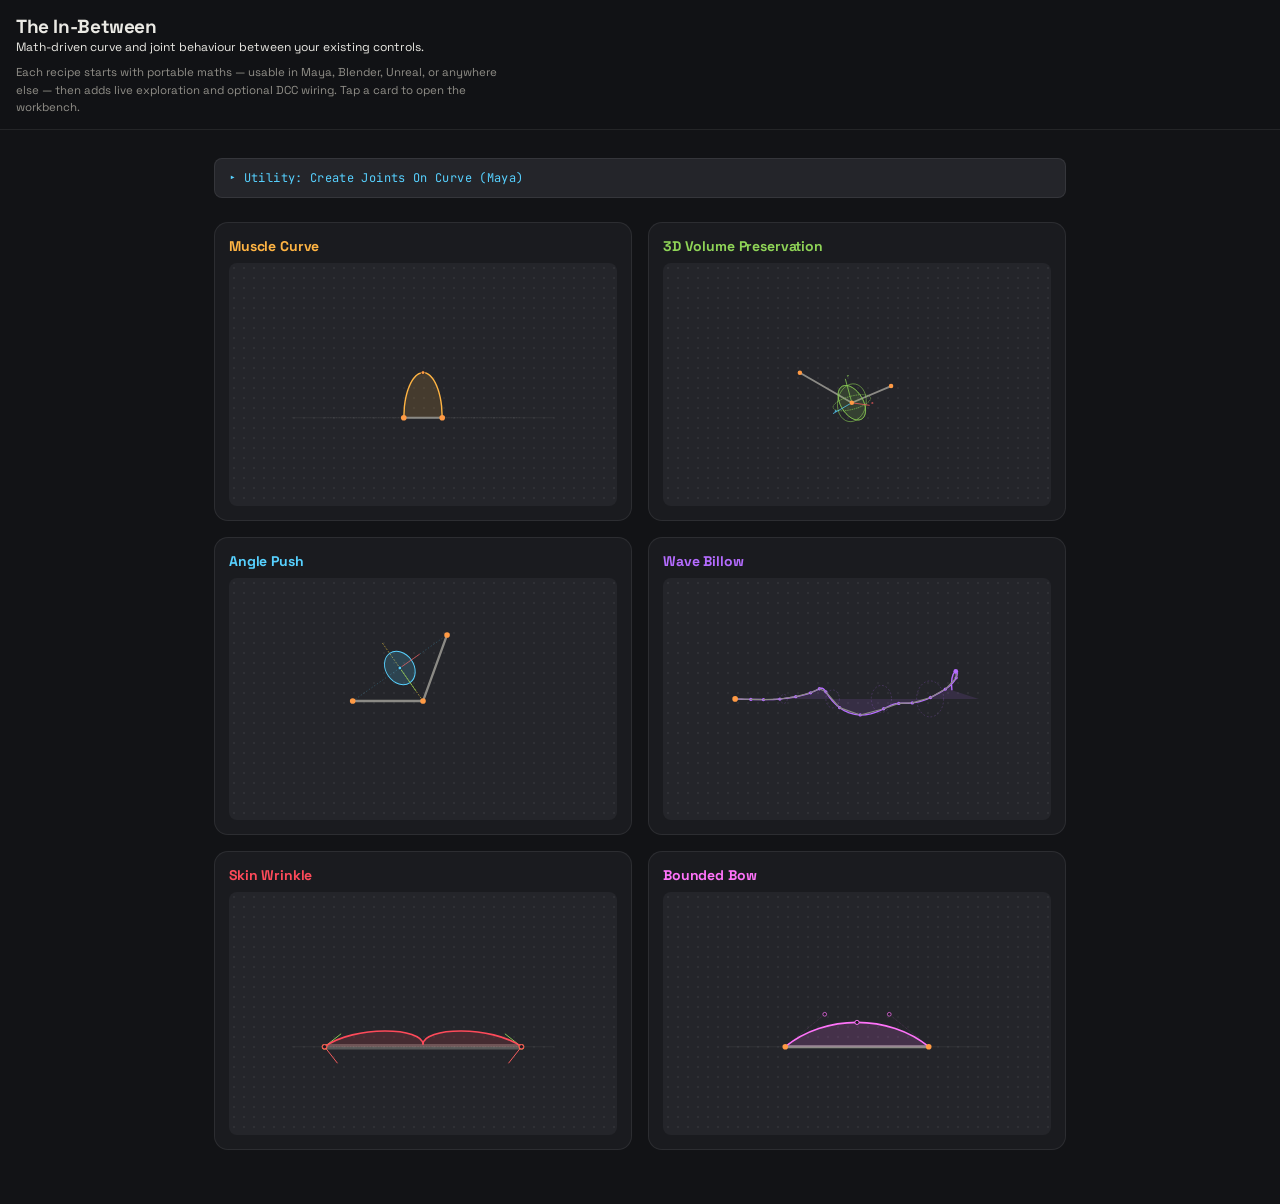
==== index.html @ d41b9461 "Initial commit: The In-Between rigging recipe site. Portable math-first demos with live exploration " ====
<!DOCTYPE html>
<html lang="en">
<head>
  <meta charset="UTF-8">
  <meta name="viewport" content="width=device-width, initial-scale=1.0, maximum-scale=1.0, user-scalable=no">
  <meta name="theme-color" content="#121316">
  <title>The In-Between: Rigging in-between things, with maths</title>
  <link rel="preconnect" href="https://fonts.googleapis.com">
  <link href="https://fonts.googleapis.com/css2?family=Space+Grotesk:wght@500;700&family=JetBrains+Mono:wght@400;500&display=swap" rel="stylesheet">
  <link rel="stylesheet" href="cards-common.css">
  <style>
    :root {
      --bg-viewport: #121316;
      --bg-panel: #1a1b1f;
      --bg-raise: #24252a;
      --text: #eae9e4;
      --text-dim: #918f89;
      --border: rgba(255,255,255,0.08);
      --joint: #ff9a44;
      --bone: #8b8a85;
      --muscle-curve: #ffb443;
      --vol-curve: #8fd457;
      --push-curve: #57d1ff;
      --cape-curve: #b56cff;
      --wrinkle-curve: #ff4a5a;
      --bow-curve: #ff73fa;
      --axis-x: #ff5f5f;
      --axis-y: #8fd457;
      --axis-z: #57d1ff;
      --chord: rgba(87,209,255,0.45);
      --bisector: #f5d142;
    }
    * { box-sizing: border-box; margin: 0; padding: 0; -webkit-tap-highlight-color: transparent; }
    body {
      background: var(--bg-viewport);
      color: var(--text);
      font-family: 'Space Grotesk', sans-serif;
      padding: 0 0 30px;
      overflow-x: hidden;
    }
    .mono { font-family: 'JetBrains Mono', monospace; }

    .app-header {
      position: sticky;
      top: 0;
      z-index: 50;
      background: rgba(18, 19, 22, 0.9);
      backdrop-filter: blur(12px);
      -webkit-backdrop-filter: blur(12px);
      border-bottom: 1px solid var(--border);
      padding: 14px 16px 12px;
    }
    .hero-title { font-size: 19px; font-weight: 700; letter-spacing: -0.02em; }
    .hero-sub { font-size: 12px; color: var(--text); line-height: 1.4; }
    .hero-intro {
      font-size: 11.5px;
      color: var(--text-dim);
      line-height: 1.55;
      margin-top: 8px;
      max-width: 42em;
    }

    .grid-container {
      display: grid;
      grid-template-columns: repeat(2, 1fr);
      gap: 10px;
      padding: 12px;
      max-width: 900px;
      margin: 0 auto;
    }

    .grid-card {
      background: var(--bg-panel);
      border: 1px solid var(--border);
      border-radius: 14px;
      padding: 10px;
      cursor: pointer;
      position: relative;
      overflow: hidden;
      display: flex;
      flex-direction: column;
      justify-content: space-between;
      transition: transform 0.15s ease, border-color 0.15s ease;
    }
    .grid-card:active {
      transform: scale(0.97);
      border-color: rgba(255,255,255,0.25);
    }

    .card-head {
      display: flex;
      justify-content: space-between;
      align-items: center;
      margin-bottom: 8px;
    }
    .card-title {
      font-size: 12.5px;
      font-weight: 700;
      letter-spacing: -0.01em;
    }
    
    .card-stage {
      background: radial-gradient(circle, rgba(255,255,255,0.05) 1px, transparent 1px) 0 0/10px 10px, var(--bg-raise);
      border-radius: 8px;
      padding: 4px;
      display: flex;
      align-items: center;
      justify-content: center;
      aspect-ratio: 16 / 10;
      overflow: hidden;
    }
    .card-stage svg { width: 100%; height: 100%; display: block; }

    .card-0 { --accent: var(--muscle-curve); }
    .card-1 { --accent: var(--vol-curve); }
    .card-2 { --accent: var(--push-curve); }
    .card-3 { --accent: var(--cape-curve); }
    .card-4 { --accent: var(--wrinkle-curve); }
    .card-5 { --accent: var(--bow-curve); }
    
    .card-0 .card-title { color: var(--muscle-curve); }
    .card-1 .card-title { color: var(--vol-curve); }
    .card-2 .card-title { color: var(--push-curve); }
    .card-3 .card-title { color: var(--cape-curve); }
    .card-4 .card-title { color: var(--wrinkle-curve); }
    .card-5 .card-title { color: var(--bow-curve); }

    .modal-overlay {
      position: fixed;
      inset: 0;
      background: rgba(0, 0, 0, 0.75);
      backdrop-filter: blur(10px);
      -webkit-backdrop-filter: blur(10px);
      z-index: 100;
      display: none;
      opacity: 0;
      transition: opacity 0.2s ease;
      justify-content: center;
      align-items: flex-end;
    }
    .modal-overlay.active { display: flex; opacity: 1; }

    .modal-sheet {
      background: var(--bg-panel);
      width: 100%;
      max-width: 640px;
      height: 90vh;
      border-top-left-radius: 20px;
      border-top-right-radius: 20px;
      border: 1px solid var(--border);
      display: flex;
      flex-direction: column;
      overflow: hidden;
      box-shadow: 0 -10px 40px rgba(0,0,0,0.6);
      transform: translateY(100%);
      transition: transform 0.25s cubic-bezier(0.2, 0.9, 0.3, 1);
    }
    .modal-overlay.active .modal-sheet { transform: translateY(0); }

    .sheet-header {
      padding: 12px 18px;
      border-bottom: 1px solid var(--border);
      display: flex;
      justify-content: space-between;
      align-items: center;
      background: var(--bg-panel);
      flex-shrink: 0;
    }
    .sheet-title { font-size: 16px; font-weight: 700; color: var(--modal-accent, var(--text)); }
    
    .btn-close {
      background: var(--bg-raise);
      border: 1px solid var(--border);
      color: var(--text-dim);
      width: 32px;
      height: 32px;
      border-radius: 50%;
      cursor: pointer;
      display: flex;
      align-items: center;
      justify-content: center;
      font-size: 16px;
      font-weight: 700;
      transition: color 0.15s ease, background 0.15s ease;
    }
    .btn-close:hover { color: var(--text); background: rgba(255,255,255,0.1); }

    .sheet-stage-container {
      background: radial-gradient(circle, rgba(255,255,255,0.05) 1px, transparent 1px) 0 0/14px 14px, var(--bg-raise);
      padding: 12px;
      border-bottom: 1px solid var(--border);
      flex-shrink: 0;
      background-clip: padding-box;
    }
    .sheet-stage-container svg { width: 100%; height: auto; display: block; max-height: 32vh; }

    .sheet-body {
      padding: 14px 16px 40px;
      overflow-y: auto;
      -webkit-overflow-scrolling: touch;
      flex-grow: 1;
      display: flex;
      flex-direction: column;
      gap: 12px;
    }

    .readout {
      margin-top: 4px;
      display: grid;
      gap: 4px 12px;
      background: rgba(0,0,0,0.4);
      padding: 8px 12px;
      border-radius: 8px;
      font-family: 'JetBrains Mono', monospace;
      font-size: 11.5px;
      font-variant-numeric: tabular-nums;
      border-left: 3px solid var(--modal-accent, #57d1ff);
    }
    .controls { display: flex; flex-direction: column; gap: 10px; }
    .slider-card {
      background: var(--bg-raise);
      border: 1px solid var(--border);
      border-radius: 10px;
      padding: 9px 12px;
    }
    .slider-head { display: flex; justify-content: space-between; align-items: center; margin-bottom: 6px; }
    .slider-head label { font-size: 12.5px; color: var(--text); font-weight: 500; }
    .slider-val { font-size: 11.5px; font-family: 'JetBrains Mono', monospace; color: var(--modal-accent, #57d1ff); }

    input[type=range] {
      width: 100%;
      -webkit-appearance: none;
      height: 6px;
      background: rgba(255,255,255,0.1);
      border-radius: 3px;
      outline: none;
    }
    input[type=range]::-webkit-slider-thumb {
      -webkit-appearance: none;
      width: 22px;
      height: 22px;
      border-radius: 50%;
      cursor: pointer;
      background: var(--modal-accent, #57d1ff);
      box-shadow: 0 2px 6px rgba(0,0,0,0.4);
    }

    .dual-range-container {
      position: relative;
      height: 24px;
      display: flex;
      align-items: center;
    }
    .dual-range-container input[type=range] {
      position: absolute;
      width: 100%;
      background: none;
      pointer-events: none;
    }
    .dual-range-container input[type=range]::-webkit-slider-thumb {
      pointer-events: auto;
      position: relative;
      z-index: 3;
    }
    .range-track-bg {
      position: absolute;
      width: 100%;
      height: 6px;
      background: rgba(255,255,255,0.1);
      border-radius: 3px;
      z-index: 1;
    }
    .range-track-fill {
      position: absolute;
      height: 6px;
      background: var(--modal-accent, #8fd457);
      border-radius: 3px;
      z-index: 2;
    }

    select.rig-select {
      width: 100%;
      background: var(--bg-raise);
      border: 1px solid var(--border);
      border-radius: 8px;
      color: var(--text);
      font-family: 'Space Grotesk', sans-serif;
      font-size: 13px;
      padding: 8px 10px;
      outline: none;
    }

    .segmented-group {
      display: flex;
      background: var(--bg-viewport);
      border: 1px solid var(--border);
      border-radius: 8px;
      padding: 2px;
      gap: 2px;
      margin-top: 4px;
    }
    .segmented-btn {
      flex: 1;
      background: transparent;
      border: none;
      color: var(--text-dim);
      font-family: 'Space Grotesk', sans-serif;
      font-size: 11.5px;
      font-weight: 500;
      padding: 7px 4px;
      border-radius: 6px;
      cursor: pointer;
      text-align: center;
      transition: all 0.2s cubic-bezier(0.4, 0, 0.2, 1);
    }
    .segmented-btn.active {
      background: var(--bg-raise);
      color: var(--text);
      font-weight: 700;
      box-shadow: 0 1px 3px rgba(0,0,0,0.3);
      color: var(--modal-accent, #57d1ff);
    }

    .toggle-row {
      display: flex;
      align-items: center;
      gap: 10px;
      font-size: 12.5px;
      color: var(--text-dim);
      padding: 2px 2px;
      cursor: pointer;
    }
    .toggle-row input { width: 16px; height: 16px; accent-color: var(--modal-accent, #57d1ff); }

    .axis-title {
      font-family: 'JetBrains Mono', monospace;
      font-size: 10.5px;
      letter-spacing: 0.08em;
      text-transform: uppercase;
      margin-top: 4px;
      color: var(--modal-accent, #57d1ff);
    }

    .recipe-card {
      background: var(--bg-raise);
      border: 1px solid var(--border);
      border-radius: 10px;
      padding: 12px 14px;
      display: flex;
      flex-direction: column;
      gap: 10px;
    }
    .recipe-one-liner {
      font-size: 12.5px;
      line-height: 1.45;
      color: var(--text);
    }
    .recipe-io {
      display: grid;
      gap: 6px;
      font-size: 11.5px;
    }
    .recipe-io-row {
      display: grid;
      grid-template-columns: 4.5em 1fr;
      gap: 8px;
      align-items: baseline;
    }
    .recipe-io-row dt {
      font-family: 'JetBrains Mono', monospace;
      font-size: 10px;
      letter-spacing: 0.06em;
      text-transform: uppercase;
      color: var(--modal-accent, #57d1ff);
    }
    .recipe-io-row dd {
      color: var(--text-dim);
      line-height: 1.4;
      margin: 0;
    }
    .recipe-intuition {
      font-size: 11.5px;
      line-height: 1.5;
      color: var(--text-dim);
      padding-top: 2px;
      border-top: 1px solid var(--border);
      margin: 0;
    }
    .recipe-core { margin-top: 0; }
    .recipe-core summary { color: var(--text); font-weight: 500; }

    .formula-box {
      background: var(--bg-raise);
      border: 1px solid var(--border);
      border-radius: 8px;
      padding: 2px 14px;
      margin-top: 4px;
    }
    .formula-box summary {
      cursor: pointer;
      list-style: none;
      padding: 9px 0;
      font-size: 12px;
      font-family: 'JetBrains Mono', monospace;
      letter-spacing: 0.03em;
      user-select: none;
      color: var(--modal-accent, #57d1ff);
    }
    .formula-box summary::-webkit-details-marker { display: none; }
    .formula-box summary::before { content: "▸ "; }
    .formula-box[open] summary::before { content: "▾ "; }
    .formula-body {
      padding: 0 0 12px;
      border-top: 1px solid var(--border);
      margin-top: -1px;
    }
    .formula-body pre {
      font-size: 11px;
      line-height: 1.6;
      color: var(--mono);
      white-space: pre;
      overflow-x: auto;
      padding-top: 10px;
    }
    .script-wrapper {
      max-width: 900px;
      margin: 0 auto;
      padding: 12px 12px 0; /* Matches grid-container's 12px mobile padding */
    }
    @media (min-width: 680px) {
      .grid-container { gap: 16px; padding: 24px; }
      .grid-card { padding: 14px; }
      .card-title { font-size: 14px; }
      .modal-sheet { border-radius: 20px; height: 85vh; }
      .modal-overlay { align-items: center; }
      .script-wrapper { 
        padding: 24px 24px 0; /* Matches grid-container's 24px desktop padding */
      }
    }
  </style>
</head>
<body>

  <header class="app-header">
    <h1 class="hero-title">The In-Between</h1>
    <p class="hero-sub">Math-driven curve and joint behaviour between your existing controls.</p>
    <p class="hero-intro">Each recipe starts with portable maths — usable in Maya, Blender, Unreal, or anywhere else — then adds live exploration and optional DCC wiring. Tap a card to open the workbench.</p>
  </header>

  <div class="script-wrapper">
    <details class="formula-box">
      <summary>Utility: Create Joints On Curve (Maya)</summary>
      <div class="formula-body mono code-block-wrapper">
        <button class="copy-btn" id="globalCopyBtn" aria-label="Copy Maya script to clipboard">Copy</button>
    <pre id="globalMayaScript">import maya.cmds as cmds

def create_evenly_spaced_joints(name="curve_jnt", num_joints=5, front_axis='x', up_axis='y'):
    sel = cmds.ls(sl=True)
    if not sel:
        cmds.warning("Please select a valid curve.")
        return
        
    crv = sel[0]
    shapes = cmds.listRelatives(crv, shapes=True)
    if not shapes or cmds.nodeType(shapes[0]) != 'nurbsCurve':
        cmds.warning("Selected object is not a valid NURBS curve.")
        return
        
    if num_joints < 1:
        cmds.warning("Number of joints must be at least 1.")
        return

    cmds.undoInfo(openChunk=True)
    
    jnt_group = cmds.group(empty=True, name=f"{name}_GRP")
    created_joints = []
    
    try:
        # Check if the curve is physically closed (1=Closed, 2=Periodic)
        form = cmds.getAttr(f"{shapes[0]}.form")
        is_closed = (form > 0)

        for i in range(num_joints):
            cmds.select(clear=True)
            jnt = cmds.joint(name=f"{name}_{i:02d}")
            cmds.parent(jnt, jnt_group)
            created_joints.append(jnt)
            
            m_path = cmds.pathAnimation(
                jnt, 
                curve=crv, 
                fractionMode=True, 
                follow=True,
                followAxis=front_axis,
                upAxis=up_axis
            )
            
            cmds.cutKey(m_path, time=(None, None), attribute='uValue')
            
            # Adjust distribution based on whether the curve connects back to the start
            if is_closed:
                u_val = i / float(num_joints)
            else:
                u_val = 0.0 if num_joints == 1 else i / float(num_joints - 1)
                
            cmds.setAttr(f"{m_path}.uValue", u_val)
                
    except Exception as e:
        cmds.warning(f"Error generating joints: {e}")
    finally:
        cmds.undoInfo(closeChunk=True)
        
    return created_joints

# Example usage
if __name__ == "__main__":
    create_evenly_spaced_joints(name="my_curve_joint", num_joints=10, front_axis='x', up_axis='y')</pre>
      </div>
    </details>
  </div>

  <!-- Dynamic 2-Column Grid Container -->
  <main class="grid-container" id="gridContainer"></main>

  <!-- Expand Modal / Workbench -->
  <div class="modal-overlay" id="modalOverlay" onclick="handleOverlayClick(event)">
    <div class="modal-sheet" id="modalSheet">
      <div class="sheet-header">
        <span class="sheet-title" id="modalTitle">Rig Inspector</span>
        <button class="btn-close" onclick="closeModal()">×</button>
      </div>
      <div class="sheet-stage-container" id="modalStageHost"></div>
      <div class="sheet-body" id="modalControlsHost"></div>
    </div>
  </div>

  <!-- OFF-SCREEN MASTER DOM STORES -->
  <div id="domStore" style="display:none;"></div>

  <script src="cards-common.js"></script>
  <script>
    function round(v,n){return Number(v.toFixed(n));}
    let currentModalIdx = null;

    const cardsManifest = [
      { id: 0, title: "Muscle Curve", file: "Cards/Muscle_Curve.html" },
      { id: 1, title: "3D Volume Preservation", file: "Cards/3D_Volume.html" },
      { id: 2, title: "Angle Push", file: "Cards/Angle_Push.html" },
      { id: 3, title: "Wave Billow", file: "Cards/Wave_Billow.html" },
      { id: 4, title: "Skin Wrinkle", file: "Cards/Skin_Wrinkle.html" },
      { id: 5, title: "Bounded Bow", file: "Cards/Bounded_Bow.html" }
    ];

    async function initDashboard() {
      const gridContainer = document.getElementById('gridContainer');
      const domStore = document.getElementById('domStore');

      for (let i = 0; i < cardsManifest.length; i++) {
        const item = cardsManifest[i];
        
        // Build card skeleton on grid immediately
        const card = document.createElement('div');
        card.className = `grid-card card-${i}`;
        card.onclick = () => openModal(i);
        card.innerHTML = `
          <div class="card-head"><span class="card-title">${item.title}</span></div>
          <div class="card-stage" id="thumb-stage-${i}"></div>
        `;
        gridContainer.appendChild(card);

        try {
          const res = await fetch(item.file);
          const htmlText = await res.text();
          const parser = new DOMParser();
          const doc = parser.parseFromString(htmlText, 'text/html');

          const stageContent = doc.querySelector('.card-stage-content');
          const controlsContent = doc.querySelector('.card-controls-content');

          if (stageContent && controlsContent) {
            stageContent.id = `master-rig-${i}`;
            controlsContent.id = `master-ctrl-${i}`;
            
            domStore.appendChild(stageContent);
            domStore.appendChild(controlsContent);

            document.getElementById(`thumb-stage-${i}`).appendChild(stageContent);

            // Execute scripts associated with this card
            controlsContent.querySelectorAll('script').forEach(script => {
              const newScript = document.createElement('script');
              newScript.text = script.textContent;
              document.body.appendChild(newScript);
            });
          }
        } catch (e) {
          console.warn(`CORS restriction or missing file for ${item.file}. Run via local server or check paths.`);
        }
      }
    }

    function openModal(idx) {
      currentModalIdx = idx;
      const overlay = document.getElementById('modalOverlay');
      const sheet = document.getElementById('modalSheet');
      const title = document.getElementById('modalTitle');
      const stageHost = document.getElementById('modalStageHost');
      const ctrlHost = document.getElementById('modalControlsHost');

      title.textContent = cardsManifest[idx].title;
      
      const accentVars = ['var(--muscle-curve)', 'var(--vol-curve)', 'var(--push-curve)', 'var(--cape-curve)', 'var(--wrinkle-curve)', 'var(--bow-curve)'];
      sheet.style.setProperty('--modal-accent', accentVars[idx]);

      stageHost.innerHTML = '';
      ctrlHost.innerHTML = '';
      
      const stageNode = document.getElementById(`master-rig-${idx}`);
      const ctrlNode = document.getElementById(`master-ctrl-${idx}`);
      
      if(stageNode) stageHost.appendChild(stageNode);
      if(ctrlNode) ctrlHost.appendChild(ctrlNode);

      overlay.classList.add('active');
    }

    function closeModal() {
      if (currentModalIdx === null) return;
      const overlay = document.getElementById('modalOverlay');
      const idx = currentModalIdx;

      const stageNode = document.getElementById(`master-rig-${idx}`);
      const ctrlNode = document.getElementById(`master-ctrl-${idx}`);
      const thumb = document.getElementById(`thumb-stage-${idx}`);
      
      if(thumb && stageNode) thumb.appendChild(stageNode);
      if(ctrlNode) document.getElementById('domStore').appendChild(ctrlNode);

      overlay.classList.remove('active');
      currentModalIdx = null;
    }

    function handleOverlayClick(e) {
      if (e.target.id === 'modalOverlay') closeModal();
    }

    document.addEventListener('keydown', (e) => {
      if (e.key === 'Escape' && currentModalIdx !== null) closeModal();
    });

    function setupGlobalCopyButton() {
      CardCommon.setupCopyButton(
        document.getElementById('globalCopyBtn'),
        document.getElementById('globalMayaScript')
      );
    }

    // Ensure it runs when the page loads
    window.addEventListener('DOMContentLoaded', setupGlobalCopyButton);
    window.addEventListener('DOMContentLoaded', initDashboard);
  </script>
</body>
</html>
---- cards-common.css ----
/* Shared card styles — copy blocks, node graphs */

.code-block-wrapper {
  position: relative;
}

.copy-btn {
  position: absolute;
  top: 8px;
  right: 8px;
  background: rgba(255, 255, 255, 0.1);
  border: 1px solid rgba(255, 255, 255, 0.2);
  border-radius: 4px;
  color: #b0b0b0;
  padding: 4px 10px;
  font-size: 11px;
  cursor: pointer;
  font-family: 'Space Grotesk', sans-serif;
  transition: all 0.2s ease;
  z-index: 10;
}

.copy-btn:hover {
  background: rgba(255, 255, 255, 0.2);
  color: #fff;
}

.copy-btn.copied {
  background: rgba(0, 200, 100, 0.3);
  border-color: rgba(0, 200, 100, 0.5);
  color: #8f8;
}

/* Node graph — base */
.m-graph-view {
  position: relative;
  background: #2b2b2c;
  background-image:
    linear-gradient(rgba(255, 255, 255, 0.03) 1px, transparent 1px),
    linear-gradient(90deg, rgba(255, 255, 255, 0.03) 1px, transparent 1px);
  background-size: 20px 20px;
  border: 1px solid var(--border);
  border-radius: 8px;
  height: 240px;
  overflow-x: auto;
  overflow-y: hidden;
  margin-top: 8px;
  user-select: none;
}

.m-graph-view--tall {
  background: #1a1a1b;
  background-image:
    linear-gradient(rgba(255, 255, 255, 0.015) 1px, transparent 1px),
    linear-gradient(90deg, rgba(255, 255, 255, 0.015) 1px, transparent 1px);
  height: 340px;
  overflow: auto;
  box-shadow: inset 0 0 40px rgba(0, 0, 0, 0.3);
}

.m-graph-view--enhanced {
  background: #1a1a1b;
  background-image:
    linear-gradient(rgba(255, 255, 255, 0.015) 1px, transparent 1px),
    linear-gradient(90deg, rgba(255, 255, 255, 0.015) 1px, transparent 1px);
  height: 260px;
  overflow: auto;
  box-shadow: inset 0 0 40px rgba(0, 0, 0, 0.3);
}

.m-canvas {
  position: relative;
  width: 780px;
  height: 100%;
}

.m-graph-view--tall .m-canvas {
  width: 960px;
  min-height: 340px;
}

.m-graph-view--enhanced .m-canvas {
  min-height: 260px;
}

.m-svg-layer {
  position: absolute;
  inset: 0;
  width: 100%;
  height: 100%;
  pointer-events: none;
  z-index: 1;
}

.m-node {
  position: absolute;
  background: #333438;
  border: 1px solid #1a1a1c;
  border-radius: 5px;
  width: 120px;
  box-shadow: 0 4px 8px rgba(0, 0, 0, 0.3);
  font-size: 9.5px;
  font-family: 'Space Grotesk', sans-serif;
  z-index: 2;
}

.m-graph-view--tall .m-node,
.m-graph-view--enhanced .m-node {
  background: #2a2a2c;
  border-radius: 6px;
  min-width: 100px;
  width: auto;
  box-shadow: 0 4px 12px rgba(0, 0, 0, 0.4), 0 1px 2px rgba(0, 0, 0, 0.2);
  transition: box-shadow 0.2s ease;
}

.m-graph-view--tall .m-node:hover,
.m-graph-view--enhanced .m-node:hover {
  box-shadow: 0 6px 20px rgba(0, 0, 0, 0.5), 0 0 0 1px rgba(255, 255, 255, 0.05);
}

.m-header {
  background: #465568;
  padding: 4px 8px;
  border-radius: 4px 4px 0 0;
  font-weight: 700;
  text-align: center;
  color: #eae9e4;
  border-bottom: 1px solid #1a1a1c;
  letter-spacing: 0.02em;
}

.m-graph-view--tall .m-header,
.m-graph-view--enhanced .m-header {
  padding: 5px 10px;
  border-radius: 5px 5px 0 0;
  letter-spacing: 0.03em;
  font-size: 10px;
  text-shadow: 0 1px 2px rgba(0, 0, 0, 0.3);
}

.m-header.util { background: #685a46; }
.m-header.physics { background: #5a4a5a; }
.m-header.default { background: #3a4a5a; }
.m-header.wave { background: #4a3a6a; }
.m-header.boundary { background: #5a4a3a; }
.m-header.input { background: #3a5a4a; }
.m-header.output { background: #5a3a4a; }
.m-header.push { background: #4a5a6a; }
.m-graph-view--wide {
  height: 320px;
}

.m-graph-view--wide .m-canvas {
  width: 920px;
  min-height: 320px;
}

.m-header.volume { background: #3a5a3a; }


.m-body { padding: 4px 0; }

.m-row {
  display: flex;
  justify-content: space-between;
  position: relative;
  padding: 3px 8px;
  align-items: center;
  min-height: 22px;
}

.m-graph-view--tall .m-row,
.m-graph-view--enhanced .m-row {
  padding: 4px 10px;
}

.m-graph-view--tall .m-row:hover,
.m-graph-view--enhanced .m-row:hover {
  background: rgba(255, 255, 255, 0.03);
}

.m-label {
  color: #b0b0b0;
  font-size: 9px;
  padding-right: 4px;
}

.m-label.highlight-x { color: var(--axis-x); }
.m-label.highlight-y { color: var(--axis-y); }
.m-label.highlight-z { color: var(--axis-z); }

.m-port {
  width: 8px;
  height: 8px;
  border-radius: 50%;
  position: absolute;
  top: 50%;
  transform: translateY(-50%);
  background: #555;
  border: 1px solid #111;
  z-index: 2;
}

.m-graph-view--tall .m-port,
.m-graph-view--enhanced .m-port {
  width: 10px;
  height: 10px;
  border: 2px solid #1a1a1c;
  z-index: 3;
  transition: transform 0.15s ease, box-shadow 0.15s ease;
  cursor: pointer;
}

.m-graph-view--tall .m-port:hover,
.m-graph-view--enhanced .m-port:hover {
  transform: translateY(-50%) scale(1.3);
  box-shadow: 0 0 12px rgba(255, 255, 255, 0.2);
}

.m-port.in { left: -4px; }
.m-port.out { right: -4px; }

.m-graph-view--tall .m-port.in,
.m-graph-view--enhanced .m-port.in { left: -5px; }

.m-graph-view--tall .m-port.out,
.m-graph-view--enhanced .m-port.out { right: -5px; }

.m-port.float { background: var(--axis-y); }
.m-port.vec3 { background: var(--axis-z); }
.m-port.vec2 { background: var(--axis-z); }
.m-port.angle { background: #ffaa55; }
.m-port.rgb { background: var(--cape-curve); }
.m-port.wave { background: var(--cape-curve); box-shadow: 0 0 8px rgba(181, 108, 255, 0.2); }
.m-port.harmonic1 { background: #ff8844; box-shadow: 0 0 8px rgba(255, 136, 68, 0.3); }
.m-port.harmonic2 { background: #44ff88; box-shadow: 0 0 8px rgba(68, 255, 136, 0.3); }
.m-port.harmonic3 { background: #4488ff; box-shadow: 0 0 8px rgba(68, 136, 255, 0.3); }

.m-graph-view--tall .m-port.float,
.m-graph-view--enhanced .m-port.float {
  box-shadow: 0 0 8px rgba(0, 200, 100, 0.2);
}

.m-noodle {
  fill: none;
  stroke-width: 2.5;
  opacity: 0.7;
  filter: drop-shadow(0 0 3px rgba(0, 0, 0, 0.3));
  transition: opacity 0.2s ease;
}

.m-noodle-glow {
  fill: none;
  stroke-width: 6;
  opacity: 0.12;
}

.cp-label {
  font-size: 8px;
  fill: rgba(255, 255, 255, 0.6);
  font-family: monospace;
  pointer-events: none;
}
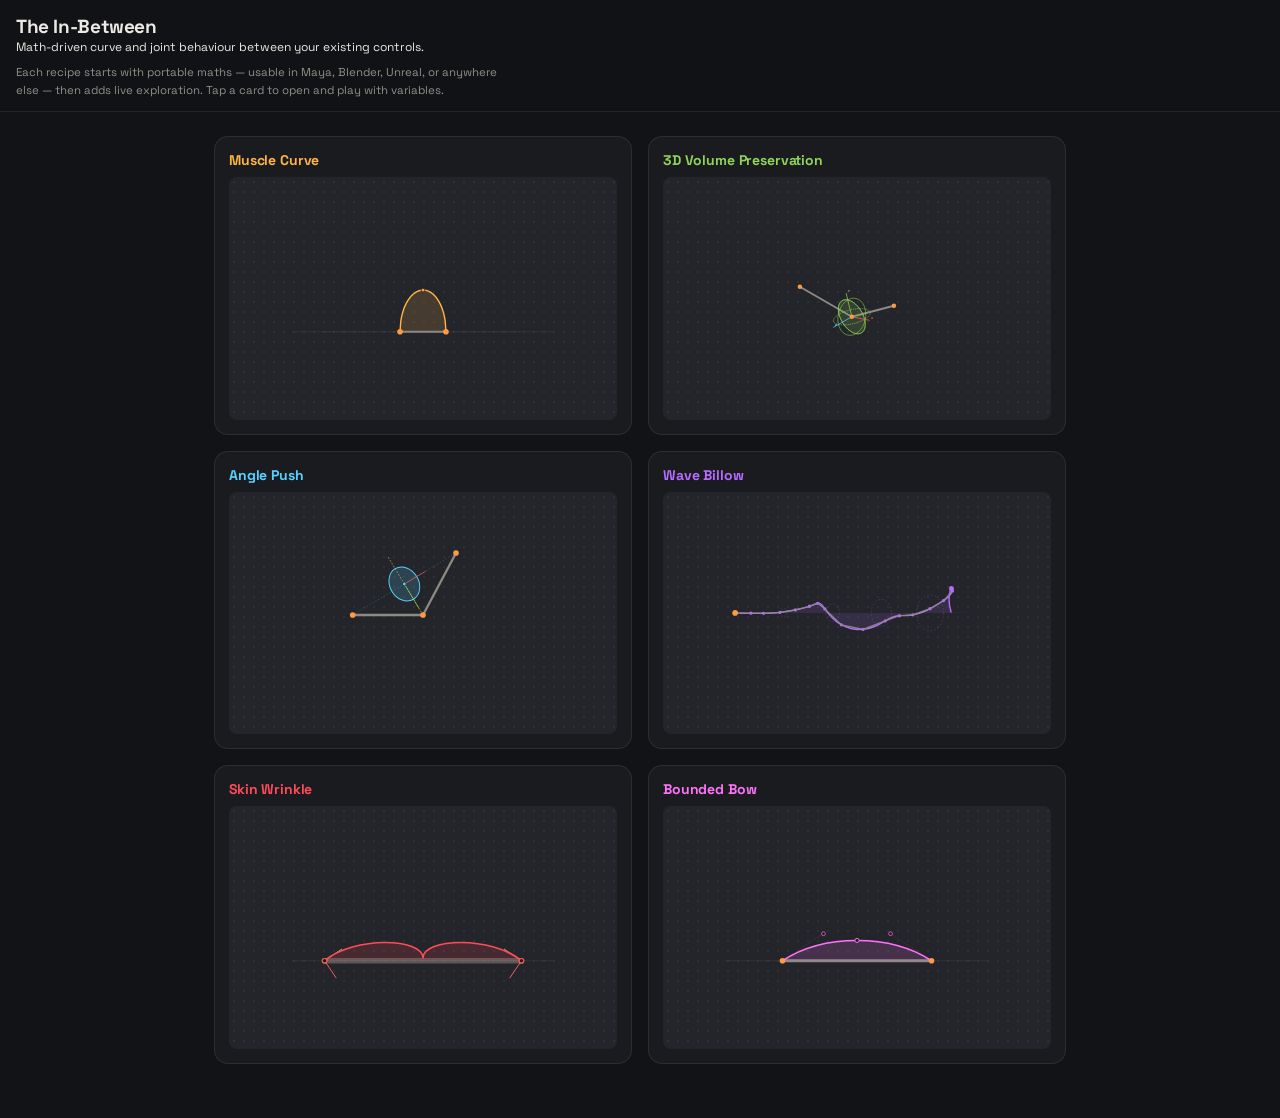
==== commit ae97060a: "starting mgear components" ====
--- a/index.html
+++ b/index.html
@@ -444,80 +444,8 @@
   <header class="app-header">
     <h1 class="hero-title">The In-Between</h1>
     <p class="hero-sub">Math-driven curve and joint behaviour between your existing controls.</p>
-    <p class="hero-intro">Each recipe starts with portable maths — usable in Maya, Blender, Unreal, or anywhere else — then adds live exploration and optional DCC wiring. Tap a card to open the workbench.</p>
+    <p class="hero-intro">Each recipe starts with portable maths — usable in Maya, Blender, Unreal, or anywhere else — then adds live exploration. Tap a card to open and play with variables.</p>
   </header>
-
-  <div class="script-wrapper">
-    <details class="formula-box">
-      <summary>Utility: Create Joints On Curve (Maya)</summary>
-      <div class="formula-body mono code-block-wrapper">
-        <button class="copy-btn" id="globalCopyBtn" aria-label="Copy Maya script to clipboard">Copy</button>
-    <pre id="globalMayaScript">import maya.cmds as cmds
-
-def create_evenly_spaced_joints(name="curve_jnt", num_joints=5, front_axis='x', up_axis='y'):
-    sel = cmds.ls(sl=True)
-    if not sel:
-        cmds.warning("Please select a valid curve.")
-        return
-        
-    crv = sel[0]
-    shapes = cmds.listRelatives(crv, shapes=True)
-    if not shapes or cmds.nodeType(shapes[0]) != 'nurbsCurve':
-        cmds.warning("Selected object is not a valid NURBS curve.")
-        return
-        
-    if num_joints < 1:
-        cmds.warning("Number of joints must be at least 1.")
-        return
-
-    cmds.undoInfo(openChunk=True)
-    
-    jnt_group = cmds.group(empty=True, name=f"{name}_GRP")
-    created_joints = []
-    
-    try:
-        # Check if the curve is physically closed (1=Closed, 2=Periodic)
-        form = cmds.getAttr(f"{shapes[0]}.form")
-        is_closed = (form > 0)
-
-        for i in range(num_joints):
-            cmds.select(clear=True)
-            jnt = cmds.joint(name=f"{name}_{i:02d}")
-            cmds.parent(jnt, jnt_group)
-            created_joints.append(jnt)
-            
-            m_path = cmds.pathAnimation(
-                jnt, 
-                curve=crv, 
-                fractionMode=True, 
-                follow=True,
-                followAxis=front_axis,
-                upAxis=up_axis
-            )
-            
-            cmds.cutKey(m_path, time=(None, None), attribute='uValue')
-            
-            # Adjust distribution based on whether the curve connects back to the start
-            if is_closed:
-                u_val = i / float(num_joints)
-            else:
-                u_val = 0.0 if num_joints == 1 else i / float(num_joints - 1)
-                
-            cmds.setAttr(f"{m_path}.uValue", u_val)
-                
-    except Exception as e:
-        cmds.warning(f"Error generating joints: {e}")
-    finally:
-        cmds.undoInfo(closeChunk=True)
-        
-    return created_joints
-
-# Example usage
-if __name__ == "__main__":
-    create_evenly_spaced_joints(name="my_curve_joint", num_joints=10, front_axis='x', up_axis='y')</pre>
-      </div>
-    </details>
-  </div>
 
   <!-- Dynamic 2-Column Grid Container -->
   <main class="grid-container" id="gridContainer"></main>
@@ -648,15 +576,6 @@
       if (e.key === 'Escape' && currentModalIdx !== null) closeModal();
     });
 
-    function setupGlobalCopyButton() {
-      CardCommon.setupCopyButton(
-        document.getElementById('globalCopyBtn'),
-        document.getElementById('globalMayaScript')
-      );
-    }
-
-    // Ensure it runs when the page loads
-    window.addEventListener('DOMContentLoaded', setupGlobalCopyButton);
     window.addEventListener('DOMContentLoaded', initDashboard);
   </script>
 </body>
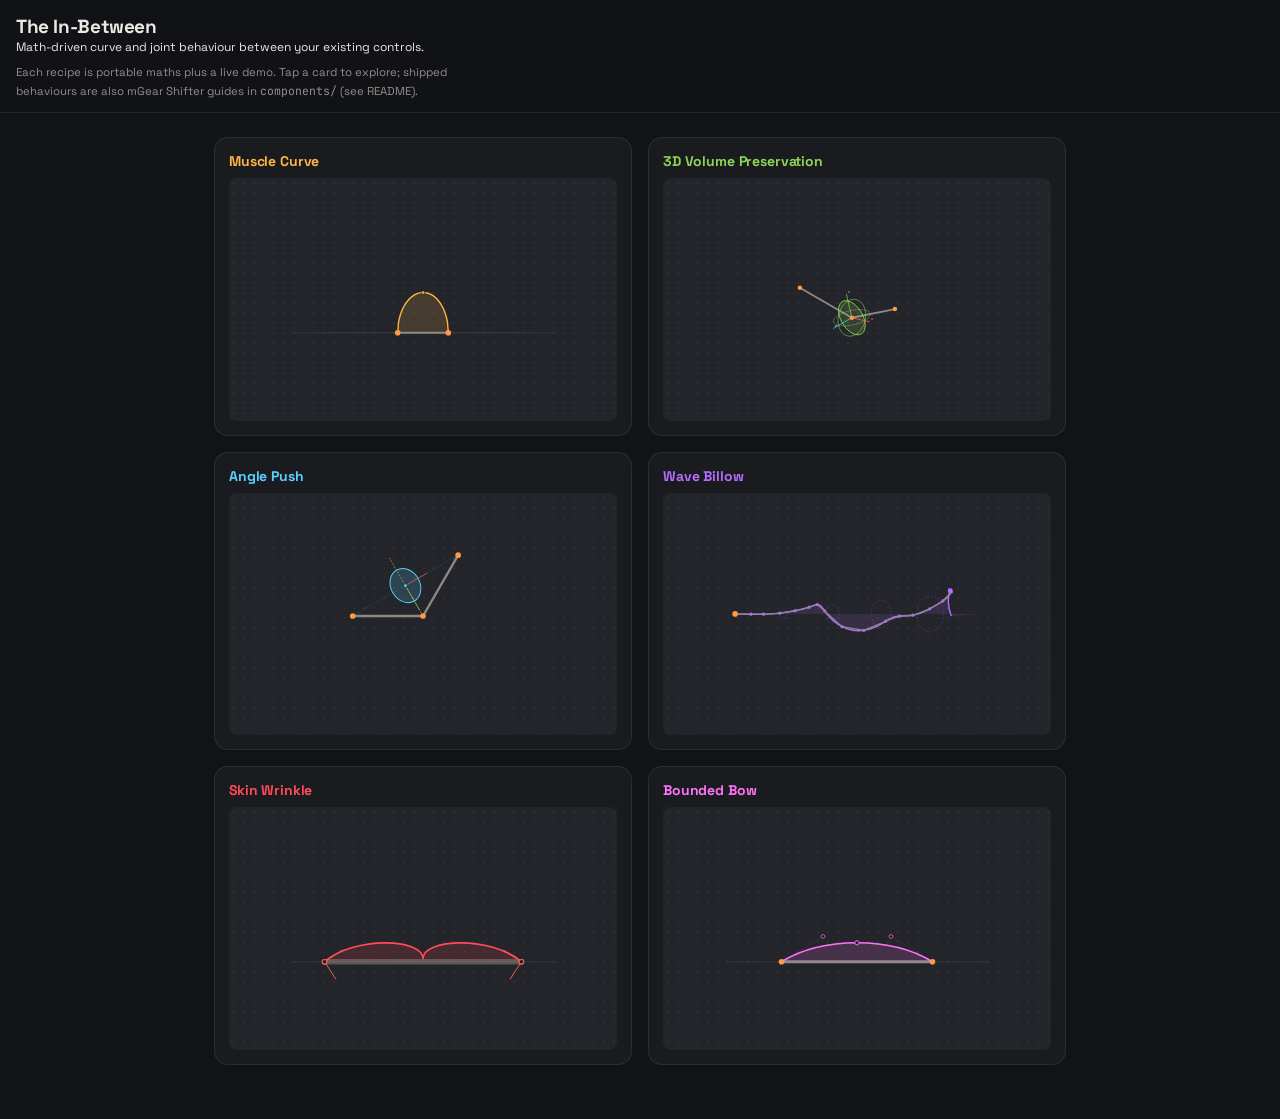
==== commit b3774f27: "mgear component work" ====
--- a/index.html
+++ b/index.html
@@ -444,7 +444,7 @@
   <header class="app-header">
     <h1 class="hero-title">The In-Between</h1>
     <p class="hero-sub">Math-driven curve and joint behaviour between your existing controls.</p>
-    <p class="hero-intro">Each recipe starts with portable maths — usable in Maya, Blender, Unreal, or anywhere else — then adds live exploration. Tap a card to open and play with variables.</p>
+    <p class="hero-intro">Each recipe is portable maths plus a live demo. Tap a card to explore; shipped behaviours are also mGear Shifter guides in <code class="mono">components/</code> (see README).</p>
   </header>
 
   <!-- Dynamic 2-Column Grid Container -->
